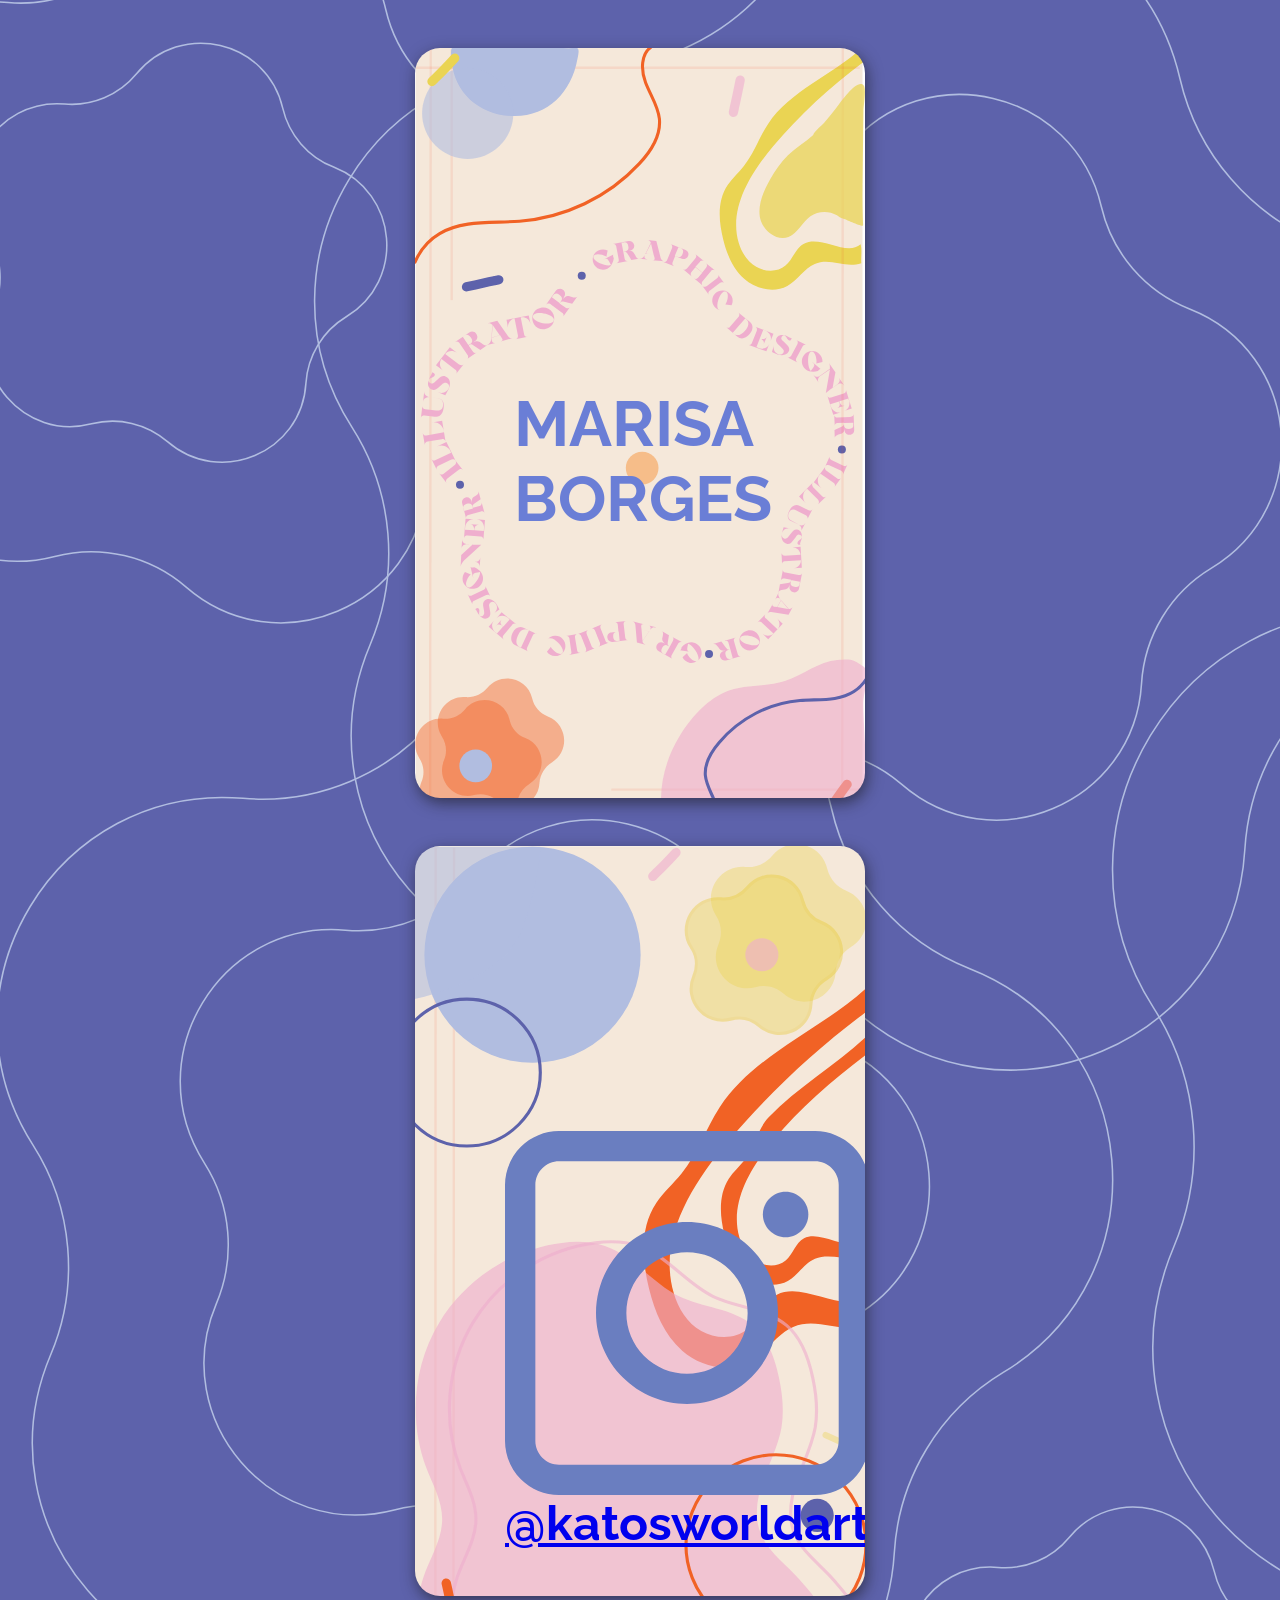
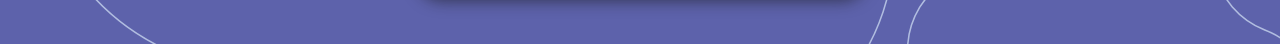
==== index.html @ 0c958095 "Add files via upload" ====
<html>
    <head>
        <!-- The Head Is Where We Set UP -->
        <title>title of file</title>
        <link rel="stylesheet" href="style.css">
        <link href="https://fonts.googleapis.com/css2?family=Raleway:wght@300;400&display=swap" rel="stylesheet">
        <link rel="shortcut icon" href="assets/favicon-1.svg"/>
    </head>

    <body>
       <!-- container is all of the content on the page -->
        <div class="container">
<!-- the front of the card -->
                <section class="card" id="front-card">
                    <h1>MARISA BORGES</h1>
                </section>
<!-- the back of the card -->
                <section class="card" id="back-card">
                    <div class="back-text">
                        
                        
                        <h6></h6>
                        
                    </div>
                    <!-- where the container div goes -->
                    <a href="https://www.instagram.com/katosworldart/">
                    <div class="icon-container"> 
                        <!-- first icon -->
                       <div><svg version="1.1" id="Layer_1" xmlns="http://www.w3.org/2000/svg" xmlns:xlink="http://www.w3.org/1999/xlink" x="0px" y="0px"
                        viewBox="0 0 560 560" style="enable-background:new 0 0 560 560;" xml:space="preserve">
                   <g>
                       <path d="M476.9,0H83.1C61.1,0.1,40,8.8,24.4,24.4C8.8,40,0.1,61.1,0,83.1v393.9c0.1,22,8.8,43.1,24.4,58.7
                           C40,551.2,61.1,559.9,83.1,560h393.9c22-0.1,43.1-8.8,58.7-24.4c15.6-15.6,24.3-36.7,24.4-58.7V83.1c-0.1-22-8.8-43.1-24.4-58.7
                           C520,8.8,498.9,0.1,476.9,0L476.9,0z M513.3,476.9c0,9.7-3.8,18.9-10.7,25.7s-16.1,10.7-25.7,10.7H83.1c-9.7,0-18.9-3.8-25.7-10.7
                           s-10.7-16.1-10.7-25.7V83.1c0-9.7,3.8-18.9,10.7-25.7s16.1-10.7,25.7-10.7h393.9c9.7,0,18.9,3.8,25.7,10.7s10.7,16.1,10.7,25.7
                           V476.9z"/>
                       <path d="M280,140c-37.1,0-72.7,14.8-99,41c-26.3,26.3-41,61.9-41,99s14.8,72.7,41,99c26.3,26.3,61.9,41,99,41s72.7-14.8,99-41
                           c26.3-26.3,41-61.9,41-99s-14.8-72.7-41-99C352.7,154.8,317.1,140,280,140z M280,373.3c-24.8,0-48.5-9.8-66-27.3
                           s-27.3-41.2-27.3-66s9.8-48.5,27.3-66s41.2-27.3,66-27.3s48.5,9.8,66,27.3s27.3,41.2,27.3,66s-9.8,48.5-27.3,66
                           S304.8,373.3,280,373.3z"/>
                       <path d="M466.7,128.3c0,19.3-15.7,35-35,35c-19.3,0-35-15.7-35-35c0-19.3,15.7-35,35-35C451,93.3,466.7,109,466.7,128.3"/>
                   </g>
                   </svg>
                   <h3>@katosworldart</h3>
                </a>
                       </div>
                        <!-- second icon -->
                        <a href="mailto: mborges6@umassd.edu">
                        <div>
                            <svg version="1.1" id="Layer_1" xmlns="http://www.w3.org/2000/svg" xmlns:xlink="http://www.w3.org/1999/xlink" x="0px" y="0px"
                            viewBox="0 0 491.8 492.8" style="enable-background:new 0 0 491.8 492.8;" xml:space="preserve">
                       
                       <g>
                           <path class="st0" d="M246.4,0C110.4,0,0,110.4,0,246.4c0,136,110.4,246.4,246.4,246.4c135.9,0,246.4-110.4,246.4-246.4
                               C492.8,110.4,382.3,0,246.4,0L246.4,0z M257.6,26.2c7.3,2.2,14.6,6.7,22,13.6c11.1,10.4,21.7,26.3,30.8,46.4
                               c3.1,6.8,6,14.2,8.6,21.9h-61.4L257.6,26.2z M235.2,26.2v81.9h-61.4c2.7-7.7,5.6-15.1,8.6-21.9c9.1-20.1,19.7-36,30.8-46.4
                               C220.6,32.9,227.9,28.4,235.2,26.2L235.2,26.2z M192.5,28.9C180.8,41.5,170.6,57.8,162,77c-4.3,9.7-8.3,20.1-11.9,31.1H70.1
                               C100.4,69.4,143.2,41,192.5,28.9L192.5,28.9z M300.3,28.9c49.2,12.1,92.1,40.5,122.4,79.2h-80.1c-3.5-11-7.5-21.4-11.8-31.1
                               C322.1,57.8,312,41.5,300.3,28.9L300.3,28.9z M54.6,130.5h89.2c-7.9,31.4-12.6,66.9-13.4,104.7H22.7C24.6,197,36,161.3,54.6,130.5
                               L54.6,130.5z M167,130.5h68.2v104.7h-82.4C153.7,196.9,158.8,161.2,167,130.5L167,130.5z M257.6,130.5h68.2
                               c8.2,30.7,13.3,66.4,14.1,104.7h-82.4V130.5z M349,130.5h89.2c18.6,30.8,30.1,66.5,31.9,104.7H362.3
                               C361.6,197.4,356.9,161.9,349,130.5L349,130.5z M22.7,257.6h107.7c0.8,37.2,5.4,72.2,13,103.3H53.7
                               C35.6,330.4,24.5,295.2,22.7,257.6L22.7,257.6z M152.8,257.6h82.4v103.3h-68.6C158.6,330.5,153.6,295.2,152.8,257.6L152.8,257.6z
                                M257.6,257.6h82.4c-0.8,37.7-5.8,72.9-13.8,103.3h-68.6L257.6,257.6z M362.3,257.6h107.8c-1.8,37.6-13,72.8-31.1,103.3H439h-89.6
                               C357,329.8,361.6,294.8,362.3,257.6L362.3,257.6z M69,383.3h80.7c3.7,11.6,7.8,22.5,12.3,32.5c8.6,19.2,18.8,35.5,30.5,48.1
                               C142.6,451.6,99.4,422.7,69,383.3L69,383.3z M173.3,383.3h61.9v83.3c-7.3-2.2-14.6-6.7-21.9-13.6c-11.1-10.4-21.7-26.3-30.8-46.4
                               C179.2,399.4,176.1,391.6,173.3,383.3L173.3,383.3z M257.6,383.3h61.9c-2.8,8.3-5.9,16.1-9.1,23.4c-9.1,20.1-19.7,36-30.8,46.4
                               c-7.3,6.9-14.6,11.4-22,13.6L257.6,383.3z M343.1,383.3h80.8c-30.4,39.4-73.7,68.3-123.5,80.6c11.7-12.6,21.9-28.9,30.5-48.1
                               C335.3,405.7,339.4,394.8,343.1,383.3L343.1,383.3z"/>
                       </g>
                       </svg>
                       <h4>mborges6@umassd.edu</h4>
                    </a>
                        </div>
                        <!-- third icon -->
                       <div><svg version="1.1" id="Layer_1" xmlns="http://www.w3.org/2000/svg" xmlns:xlink="http://www.w3.org/1999/xlink" x="0px" y="0px"
                        viewBox="0 0 513.2 377.7" style="enable-background:new 0 0 513.2 377.7;" xml:space="preserve">
                   
                   <g>
                       <path d="M460.6,3H52.7C23.6,3,0,26.6,0,55.7V325c0,29,23.6,52.7,52.7,52.7h407.9c29,0,52.7-23.6,52.7-52.7V55.7
                           C513.2,26.6,489.6,3,460.6,3L460.6,3z M341.4,161.9L487.4,48.7c0.6,2.2,0.9,4.6,0.9,7v254.6L341.4,161.9z M460.6,27.9
                           c3.6,0,7.1,0.7,10.3,2L271.4,184.6c-10.7,8.3-25,8.3-35.6,0L38.6,31.8c4.1-2.4,8.9-3.8,14-3.8L460.6,27.9z M25.1,52.8l140.7,109.1
                           L24.9,304.1V55.7C24.9,54.7,25,53.8,25.1,52.8L25.1,52.8z M460.6,352.7H52.7c-11,0-20.6-6.5-25-15.9l158-159.6l34.8,27
                           c9.9,7.7,21.5,11.5,33.1,11.5c11.6,0,23.2-3.8,33.1-11.5l34.8-27l161.9,163.4C478.4,348,470,352.7,460.6,352.7L460.6,352.7z"/>
                   </g>
                   </svg>
                   
            
                       </div>
            
                   </div>
                </section>

                
            </div>
        
    </body>
</html>
---- style.css ----
*{
    padding: 0;
    margin: 0;
    /* box-sizing: border-box;
    border:dashed; */
    }

body {background-image: url('assets/background-01.svg');
    background-color: rgb(240, 230, 218);
    background-size:cover;
}
/* the main container */

.card{
 width:70%;
 height:100%;
  margin: 3em auto;
  overflow: hidden;
  box-shadow: 2px 5px 15px 0px #17161694;
  background-color:rgb(255, 255, 255);
  border-radius: 25px;
}

#front-card{
  background-image: url('assets/frontdesign-01.svg');
  background-size:cover;
}
 
#back-card{
  background-image: url('assets/back-design.svg');
  background-repeat: no-repeat;
  background-size:cover;
}
h1{
  /* to left align text */
  font-size: 4em;
   color: rgb(106, 126, 214);
  margin-top: 75%;
  margin-left:22%;
  

font-family: 'Raleway', sans-serif;
}

.back-text {
  margin-top: 50%;
  margin-left:20%;
}

h3{
  font-size: 3em;
  font-family: 'Raleway', sans-serif;
}

h5{
  font-size: 1.5em;
  margin-top: 80%;
  margin-left:20%;
  font-family: 'Raleway', sans-serif;
}


.icon-container{
  width:15%;
  margin-top: -80%;
  margin-left:20%;
  display:grid;
  grid-template-columns: 1fr;
  grid-template-rows: 1fr 1fr 1fr;
}
svg{
  fill:rgb(106, 126, 192);
}

svg:hover{
  fill:rgb(252, 202, 136);
}@media only screen and (min-width: 600px) {
  body {
    background-color: lightblue;
  }
  .card{
  width:60%;
  /* width:400px; */
/* height:750px; */
}
}

@media only screen and (min-width: 800px) {
  body {
    background-color: rgb(129, 120, 250);
  }
  .card{
  width: 450px;
  height: 750px;
  /* width:400px; */
  /* height:750px; */

}
}
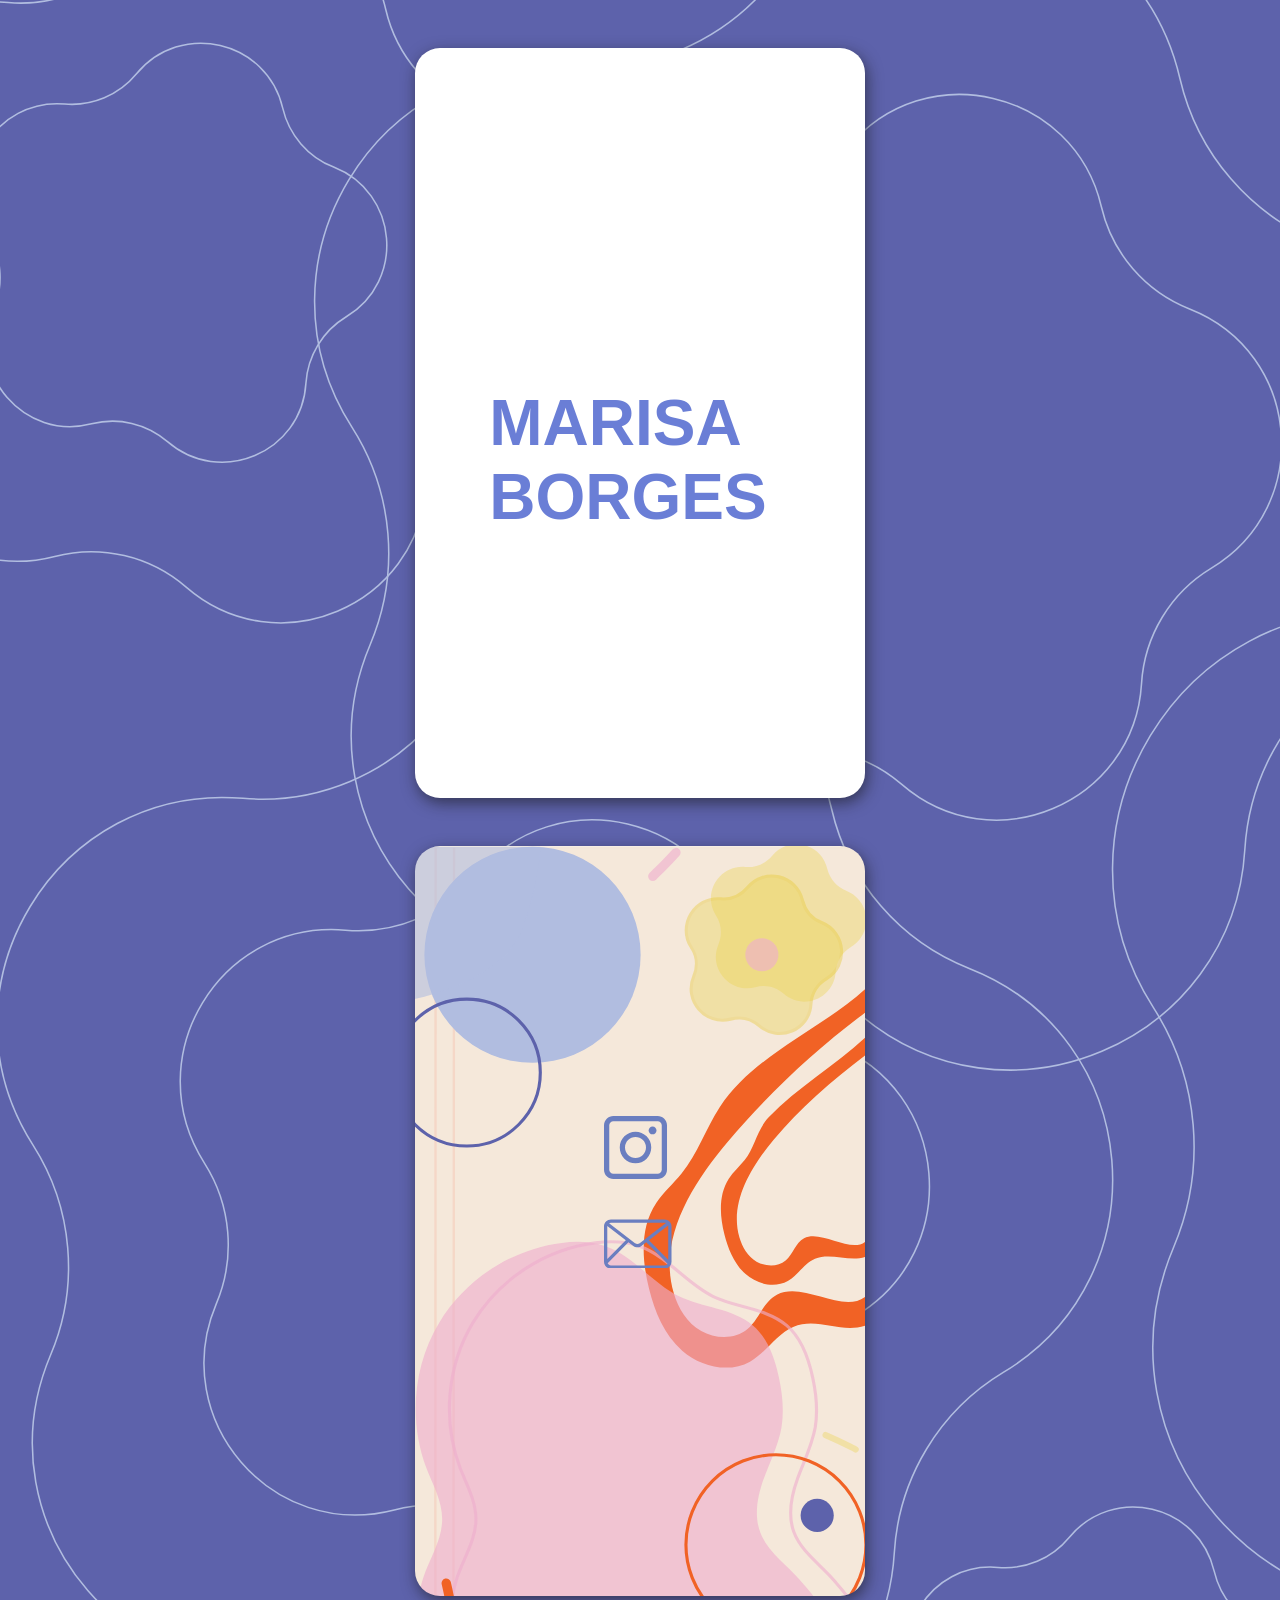
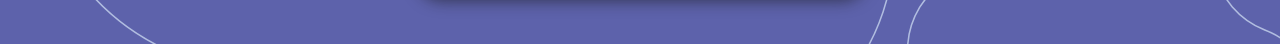
==== commit cf67e450: "Add files via upload" ====
--- a/index.html
+++ b/index.html
@@ -16,18 +16,12 @@
                 </section>
 <!-- the back of the card -->
                 <section class="card" id="back-card">
-                    <div class="back-text">
-                        
-                        
-                        <h6></h6>
-                        
-                    </div>
-                    <!-- where the container div goes -->
-                    <a href="https://www.instagram.com/katosworldart/">
                     <div class="icon-container"> 
+                    <a class="link" href="https://www.instagram.com/katosworldart/">
+                   
                         <!-- first icon -->
-                       <div><svg version="1.1" id="Layer_1" xmlns="http://www.w3.org/2000/svg" xmlns:xlink="http://www.w3.org/1999/xlink" x="0px" y="0px"
-                        viewBox="0 0 560 560" style="enable-background:new 0 0 560 560;" xml:space="preserve">
+                       <svg version="1.1" id="Layer_1" xmlns="http://www.w3.org/2000/svg" xmlns:xlink="http://www.w3.org/1999/xlink" x="0px" y="0px"
+                       viewBox="0 0 600 600"  style="enable-background:new 0 0 600 600;" xml:space="preserve">
                    <g>
                        <path d="M476.9,0H83.1C61.1,0.1,40,8.8,24.4,24.4C8.8,40,0.1,61.1,0,83.1v393.9c0.1,22,8.8,43.1,24.4,58.7
                            C40,551.2,61.1,559.9,83.1,560h393.9c22-0.1,43.1-8.8,58.7-24.4c15.6-15.6,24.3-36.7,24.4-58.7V83.1c-0.1-22-8.8-43.1-24.4-58.7
@@ -41,39 +35,13 @@
                        <path d="M466.7,128.3c0,19.3-15.7,35-35,35c-19.3,0-35-15.7-35-35c0-19.3,15.7-35,35-35C451,93.3,466.7,109,466.7,128.3"/>
                    </g>
                    </svg>
-                   <h3>@katosworldart</h3>
-                </a>
-                       </div>
-                        <!-- second icon -->
-                        <a href="mailto: mborges6@umassd.edu">
-                        <div>
-                            <svg version="1.1" id="Layer_1" xmlns="http://www.w3.org/2000/svg" xmlns:xlink="http://www.w3.org/1999/xlink" x="0px" y="0px"
-                            viewBox="0 0 491.8 492.8" style="enable-background:new 0 0 491.8 492.8;" xml:space="preserve">
-                       
-                       <g>
-                           <path class="st0" d="M246.4,0C110.4,0,0,110.4,0,246.4c0,136,110.4,246.4,246.4,246.4c135.9,0,246.4-110.4,246.4-246.4
-                               C492.8,110.4,382.3,0,246.4,0L246.4,0z M257.6,26.2c7.3,2.2,14.6,6.7,22,13.6c11.1,10.4,21.7,26.3,30.8,46.4
-                               c3.1,6.8,6,14.2,8.6,21.9h-61.4L257.6,26.2z M235.2,26.2v81.9h-61.4c2.7-7.7,5.6-15.1,8.6-21.9c9.1-20.1,19.7-36,30.8-46.4
-                               C220.6,32.9,227.9,28.4,235.2,26.2L235.2,26.2z M192.5,28.9C180.8,41.5,170.6,57.8,162,77c-4.3,9.7-8.3,20.1-11.9,31.1H70.1
-                               C100.4,69.4,143.2,41,192.5,28.9L192.5,28.9z M300.3,28.9c49.2,12.1,92.1,40.5,122.4,79.2h-80.1c-3.5-11-7.5-21.4-11.8-31.1
-                               C322.1,57.8,312,41.5,300.3,28.9L300.3,28.9z M54.6,130.5h89.2c-7.9,31.4-12.6,66.9-13.4,104.7H22.7C24.6,197,36,161.3,54.6,130.5
-                               L54.6,130.5z M167,130.5h68.2v104.7h-82.4C153.7,196.9,158.8,161.2,167,130.5L167,130.5z M257.6,130.5h68.2
-                               c8.2,30.7,13.3,66.4,14.1,104.7h-82.4V130.5z M349,130.5h89.2c18.6,30.8,30.1,66.5,31.9,104.7H362.3
-                               C361.6,197.4,356.9,161.9,349,130.5L349,130.5z M22.7,257.6h107.7c0.8,37.2,5.4,72.2,13,103.3H53.7
-                               C35.6,330.4,24.5,295.2,22.7,257.6L22.7,257.6z M152.8,257.6h82.4v103.3h-68.6C158.6,330.5,153.6,295.2,152.8,257.6L152.8,257.6z
-                                M257.6,257.6h82.4c-0.8,37.7-5.8,72.9-13.8,103.3h-68.6L257.6,257.6z M362.3,257.6h107.8c-1.8,37.6-13,72.8-31.1,103.3H439h-89.6
-                               C357,329.8,361.6,294.8,362.3,257.6L362.3,257.6z M69,383.3h80.7c3.7,11.6,7.8,22.5,12.3,32.5c8.6,19.2,18.8,35.5,30.5,48.1
-                               C142.6,451.6,99.4,422.7,69,383.3L69,383.3z M173.3,383.3h61.9v83.3c-7.3-2.2-14.6-6.7-21.9-13.6c-11.1-10.4-21.7-26.3-30.8-46.4
-                               C179.2,399.4,176.1,391.6,173.3,383.3L173.3,383.3z M257.6,383.3h61.9c-2.8,8.3-5.9,16.1-9.1,23.4c-9.1,20.1-19.7,36-30.8,46.4
-                               c-7.3,6.9-14.6,11.4-22,13.6L257.6,383.3z M343.1,383.3h80.8c-30.4,39.4-73.7,68.3-123.5,80.6c11.7-12.6,21.9-28.9,30.5-48.1
-                               C335.3,405.7,339.4,394.8,343.1,383.3L343.1,383.3z"/>
-                       </g>
-                       </svg>
-                       <h4>mborges6@umassd.edu</h4>
+                   <!-- <h3>@katosworldart</h3> -->
                     </a>
-                        </div>
+
+                       <!-- <h4>mborges6@umassd.edu</h4> -->
+                    <a class=link href="mailto: mborges6@umassd.edu">
                         <!-- third icon -->
-                       <div><svg version="1.1" id="Layer_1" xmlns="http://www.w3.org/2000/svg" xmlns:xlink="http://www.w3.org/1999/xlink" x="0px" y="0px"
+                       <svg version="1.1" id="Layer_1" xmlns="http://www.w3.org/2000/svg" xmlns:xlink="http://www.w3.org/1999/xlink" x="0px" y="0px"
                         viewBox="0 0 513.2 377.7" style="enable-background:new 0 0 513.2 377.7;" xml:space="preserve">
                    
                    <g>
@@ -84,15 +52,7 @@
                            c9.9,7.7,21.5,11.5,33.1,11.5c11.6,0,23.2-3.8,33.1-11.5l34.8-27l161.9,163.4C478.4,348,470,352.7,460.6,352.7L460.6,352.7z"/>
                    </g>
                    </svg>
-                   
-            
-                       </div>
-            
-                   </div>
+    </div>
                 </section>
-
-                
-            </div>
-        
     </body>
 </html>
--- a/style.css
+++ b/style.css
@@ -22,7 +22,7 @@
 }
 
 #front-card{
-  background-image: url('assets/frontdesign-01.svg');
+  background-image: url('assets/frontdesign-01-01.svg');
   background-size:cover;
 }
  
@@ -34,12 +34,13 @@
 h1{
   /* to left align text */
   font-size: 4em;
+  gap: 20px;
    color: rgb(106, 126, 214);
   margin-top: 75%;
-  margin-left:22%;
+  margin-left:16.5%;
   
 
-font-family: 'Raleway', sans-serif;
+font-family: 'Patheos', sans-serif;
 }
 
 .back-text {
@@ -62,9 +63,10 @@
 
 .icon-container{
   width:15%;
-  margin-top: -80%;
-  margin-left:20%;
+  margin-top: 60%;
+  margin-left:42%;
   display:grid;
+  gap:35px;
   grid-template-columns: 1fr;
   grid-template-rows: 1fr 1fr 1fr;
 }
@@ -79,6 +81,7 @@
     background-color: lightblue;
   }
   .card{
+    
   width:60%;
   /* width:400px; */
 /* height:750px; */
